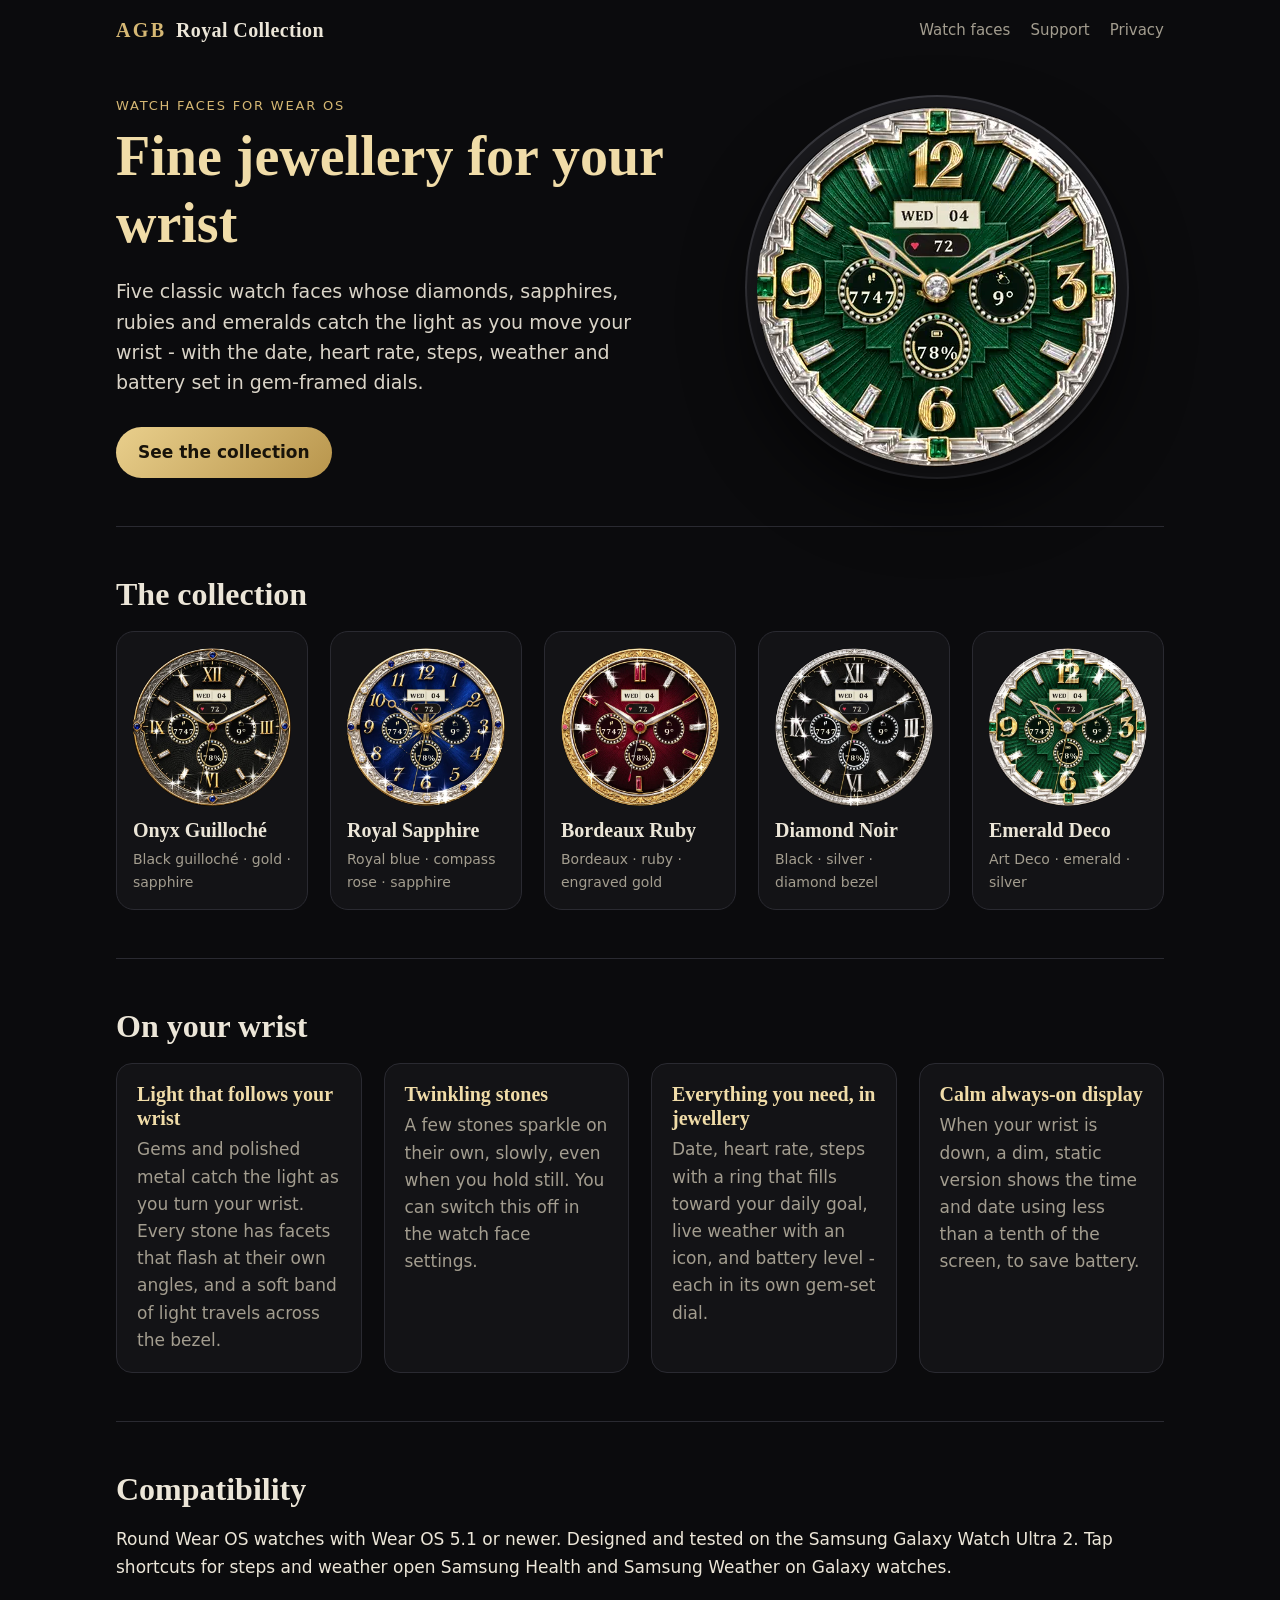
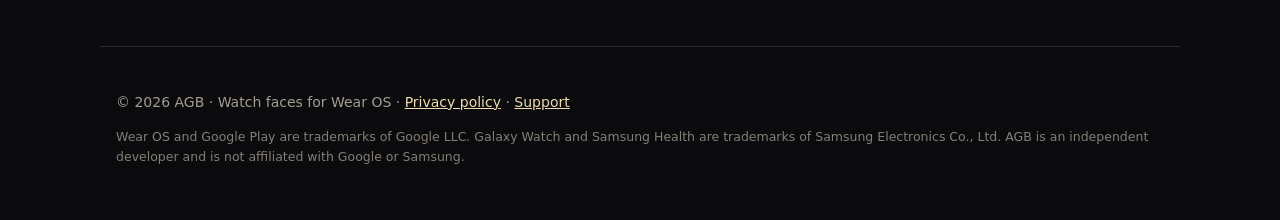
==== index.html @ fcba0d8c "AGB Royal Collection website" ====
<!doctype html>
<html lang="en">
<head>
<meta charset="utf-8">
<meta name="viewport" content="width=device-width, initial-scale=1">
<title>AGB Royal Collection - jewel watch faces for Wear OS</title>
<meta name="description" content="Luxury jewel watch faces for Wear OS by AGB.">
<meta property="og:title" content="AGB Royal Collection - jewel watch faces for Wear OS">
<meta property="og:description" content="Luxury jewel watch faces for Wear OS by AGB.">
<link rel="icon" type="image/png" href="assets/favicon.png">
<link rel="stylesheet" href="assets/style.css">
</head>
<body>
<header class="top">
  <a class="brand" href="index.html"><span class="mark">AGB</span> Royal Collection</a>
  <nav><a href="index.html#collection">Watch faces</a><a href="support.html">Support</a><a href="privacy.html">Privacy</a></nav>
</header>
<main>
<section class="hero">
  <div class="hero-text">
    <p class="eyebrow">Watch faces for Wear OS</p>
    <h1>Fine jewellery for your wrist</h1>
    <p class="lead">Five classic watch faces whose diamonds, sapphires, rubies and emeralds catch the light as you move your wrist - with the date, heart rate, steps, weather and battery set in gem-framed dials.</p>
    <a class="btn" href="#collection">See the collection</a>
  </div>
  <div class="hero-art"><img src="assets/emerald-shine.webp" alt="Emerald Deco watch face catching the light" width="360" height="360"></div>
</section>
<section id="collection">
  <h2>The collection</h2>
  <div class="grid">
    <a class="card" href="faces/onyx.html">
      <img src="assets/onyx.webp" alt="Onyx Guilloché watch face" width="512" height="512" loading="lazy">
      <h3>Onyx Guilloché</h3>
      <p>Black guilloché · gold · sapphire</p>
    </a>
    <a class="card" href="faces/sapphire.html">
      <img src="assets/sapphire.webp" alt="Royal Sapphire watch face" width="512" height="512" loading="lazy">
      <h3>Royal Sapphire</h3>
      <p>Royal blue · compass rose · sapphire</p>
    </a>
    <a class="card" href="faces/ruby.html">
      <img src="assets/ruby.webp" alt="Bordeaux Ruby watch face" width="512" height="512" loading="lazy">
      <h3>Bordeaux Ruby</h3>
      <p>Bordeaux · ruby · engraved gold</p>
    </a>
    <a class="card" href="faces/diamond.html">
      <img src="assets/diamond.webp" alt="Diamond Noir watch face" width="512" height="512" loading="lazy">
      <h3>Diamond Noir</h3>
      <p>Black · silver · diamond bezel</p>
    </a>
    <a class="card" href="faces/emerald.html">
      <img src="assets/emerald.webp" alt="Emerald Deco watch face" width="512" height="512" loading="lazy">
      <h3>Emerald Deco</h3>
      <p>Art Deco · emerald · silver</p>
    </a>
  </div>
</section>
<section class="features">
  <h2>On your wrist</h2>
  <div class="feats">
    <div class="feat"><h3>Light that follows your wrist</h3><p>Gems and polished metal catch the light as you turn your wrist. Every stone has facets that flash at their own angles, and a soft band of light travels across the bezel.</p></div>
    <div class="feat"><h3>Twinkling stones</h3><p>A few stones sparkle on their own, slowly, even when you hold still. You can switch this off in the watch face settings.</p></div>
    <div class="feat"><h3>Everything you need, in jewellery</h3><p>Date, heart rate, steps with a ring that fills toward your daily goal, live weather with an icon, and battery level - each in its own gem-set dial.</p></div>
    <div class="feat"><h3>Calm always-on display</h3><p>When your wrist is down, a dim, static version shows the time and date using less than a tenth of the screen, to save battery.</p></div>
  </div>
</section>
<section class="compat">
  <h2>Compatibility</h2>
  <p>Round Wear OS watches with Wear OS 5.1 or newer. Designed and tested on the Samsung Galaxy Watch Ultra 2. Tap shortcuts for steps and weather open Samsung Health and Samsung Weather on Galaxy watches.</p>
</section>
</main>
<footer>
  <p>© 2026 AGB · Watch faces for Wear OS · <a href="privacy.html">Privacy policy</a> · <a href="support.html">Support</a></p>
  <p class="fine">Wear OS and Google Play are trademarks of Google LLC. Galaxy Watch and Samsung Health are trademarks of Samsung Electronics Co., Ltd. AGB is an independent developer and is not affiliated with Google or Samsung.</p>
</footer>
</body>
</html>
---- assets/style.css ----
:root {
  --bg: #0b0b0d; --bg-2: #131316; --line: #2a2a31; --text: #ece6d8; --muted: #a39d8f;
  --gold: #d6b874; --gold-2: #f0dca8;
  --serif: Georgia, "Times New Roman", serif;
  --sans: system-ui, -apple-system, "Segoe UI", Roboto, sans-serif;
}
* { box-sizing: border-box; }
html { scroll-behavior: smooth; }
body { margin: 0; background: var(--bg); color: var(--text); font: 17px/1.6 var(--sans); }
a { color: var(--gold-2); }
img { max-width: 100%; height: auto; display: block; }
main { max-width: 1080px; margin: 0 auto; padding: 0 16px; }
.top { max-width: 1080px; margin: 0 auto; padding: 18px 16px; display: flex; align-items: center; justify-content: space-between; gap: 16px; flex-wrap: wrap; }
.brand { font: 600 20px/1 var(--serif); color: var(--text); text-decoration: none; letter-spacing: .02em; }
.brand .mark { color: var(--gold); letter-spacing: .12em; margin-right: 4px; }
nav { display: flex; gap: 20px; }
nav a { color: var(--muted); text-decoration: none; font-size: 15px; }
nav a:hover { color: var(--gold-2); }
h1, h2, h3 { font-family: var(--serif); font-weight: 600; line-height: 1.2; }
h1 { font-size: clamp(34px, 6vw, 56px); margin: 6px 0 16px; color: var(--gold-2); }
h2 { font-size: clamp(24px, 3.4vw, 32px); margin: 0 0 18px; }
h3 { font-size: 20px; margin: 12px 0 6px; }
section { padding: 48px 0; border-top: 1px solid var(--line); }
section:first-child { border-top: 0; }
.eyebrow { text-transform: uppercase; letter-spacing: .14em; font-size: 13px; color: var(--gold); margin: 0; }
.lead { font-size: 19px; color: var(--text); opacity: .92; max-width: 34em; }
.btn { display: inline-block; margin-top: 10px; padding: 12px 22px; border-radius: 999px; background: linear-gradient(135deg, #e9cf8c, #b8954c); color: #18130a; font-weight: 600; text-decoration: none; }
.btn.ghost { background: transparent; border: 1px solid var(--gold); color: var(--gold-2); }
.hero, .face-hero { display: grid; grid-template-columns: 1.1fr .9fr; gap: 40px; align-items: center; padding-top: 36px; }
.face-hero { grid-template-columns: .9fr 1.1fr; }
.hero-art img { width: min(360px, 100%); margin: 0 auto; border-radius: 50%; box-shadow: 0 30px 70px rgba(0,0,0,.7), 0 0 0 10px #1c1c20, 0 0 0 12px #3a3a40; }
.grid { display: grid; grid-template-columns: repeat(auto-fill, minmax(190px, 1fr)); gap: 22px; }
.card { background: var(--bg-2); border: 1px solid var(--line); border-radius: 18px; padding: 16px; text-decoration: none; color: var(--text); transition: transform .15s, border-color .15s; }
.card:hover { transform: translateY(-3px); border-color: var(--gold); }
.card img { border-radius: 50%; }
.card p { margin: 0; color: var(--muted); font-size: 14px; }
.feats { display: grid; grid-template-columns: repeat(auto-fit, minmax(230px, 1fr)); gap: 22px; }
.feat { background: var(--bg-2); border: 1px solid var(--line); border-radius: 16px; padding: 18px 20px; }
.feat h3 { color: var(--gold-2); margin-top: 0; }
.feat p { margin: 0; color: var(--muted); }
.ticks { padding-left: 20px; }
.ticks li { margin: 8px 0; }
.table-wrap { overflow-x: auto; }
table { width: 100%; border-collapse: collapse; min-width: 520px; }
th, td { text-align: left; padding: 12px 10px; border-bottom: 1px solid var(--line); vertical-align: top; }
thead th { color: var(--gold); font-weight: 600; font-size: 14px; text-transform: uppercase; letter-spacing: .08em; }
tbody th { color: var(--gold-2); font-family: var(--serif); white-space: nowrap; }
.split { display: grid; grid-template-columns: 1.2fr .8fr; gap: 40px; align-items: center; }
.aod { border-radius: 50%; width: min(300px, 100%); margin: 0 auto; }
.steps li { margin: 8px 0; }
.others { display: grid; grid-template-columns: repeat(auto-fill, minmax(150px, 1fr)); gap: 18px; }
.others a { text-decoration: none; color: var(--text); text-align: center; font-size: 15px; }
.others img { border-radius: 50%; margin-bottom: 8px; }
.doc { max-width: 760px; margin: 0 auto; padding: 36px 0 60px; }
.doc h2 { margin-top: 34px; font-size: 24px; }
.meta { color: var(--muted); margin-top: -8px; }
.callout { border: 1px solid var(--gold); background: #1b170d; border-radius: 12px; padding: 14px 18px; }
details { border: 1px solid var(--line); border-radius: 12px; padding: 12px 16px; margin: 10px 0; background: var(--bg-2); }
summary { cursor: pointer; font-weight: 600; }
details p { margin: 10px 0 2px; color: var(--muted); }
.todo { background: #5a1a1a; color: #ffd0d0; padding: 1px 6px; border-radius: 4px; }
footer { max-width: 1080px; margin: 0 auto; padding: 30px 16px 40px; border-top: 1px solid var(--line); color: var(--muted); font-size: 14px; }
footer .fine { font-size: 12.5px; opacity: .8; }
@media (max-width: 760px) {
  .hero, .face-hero, .split { grid-template-columns: 1fr; gap: 24px; }
  .face-hero .hero-art { order: -1; }
  section { padding: 36px 0; }
  nav { gap: 14px; }
}
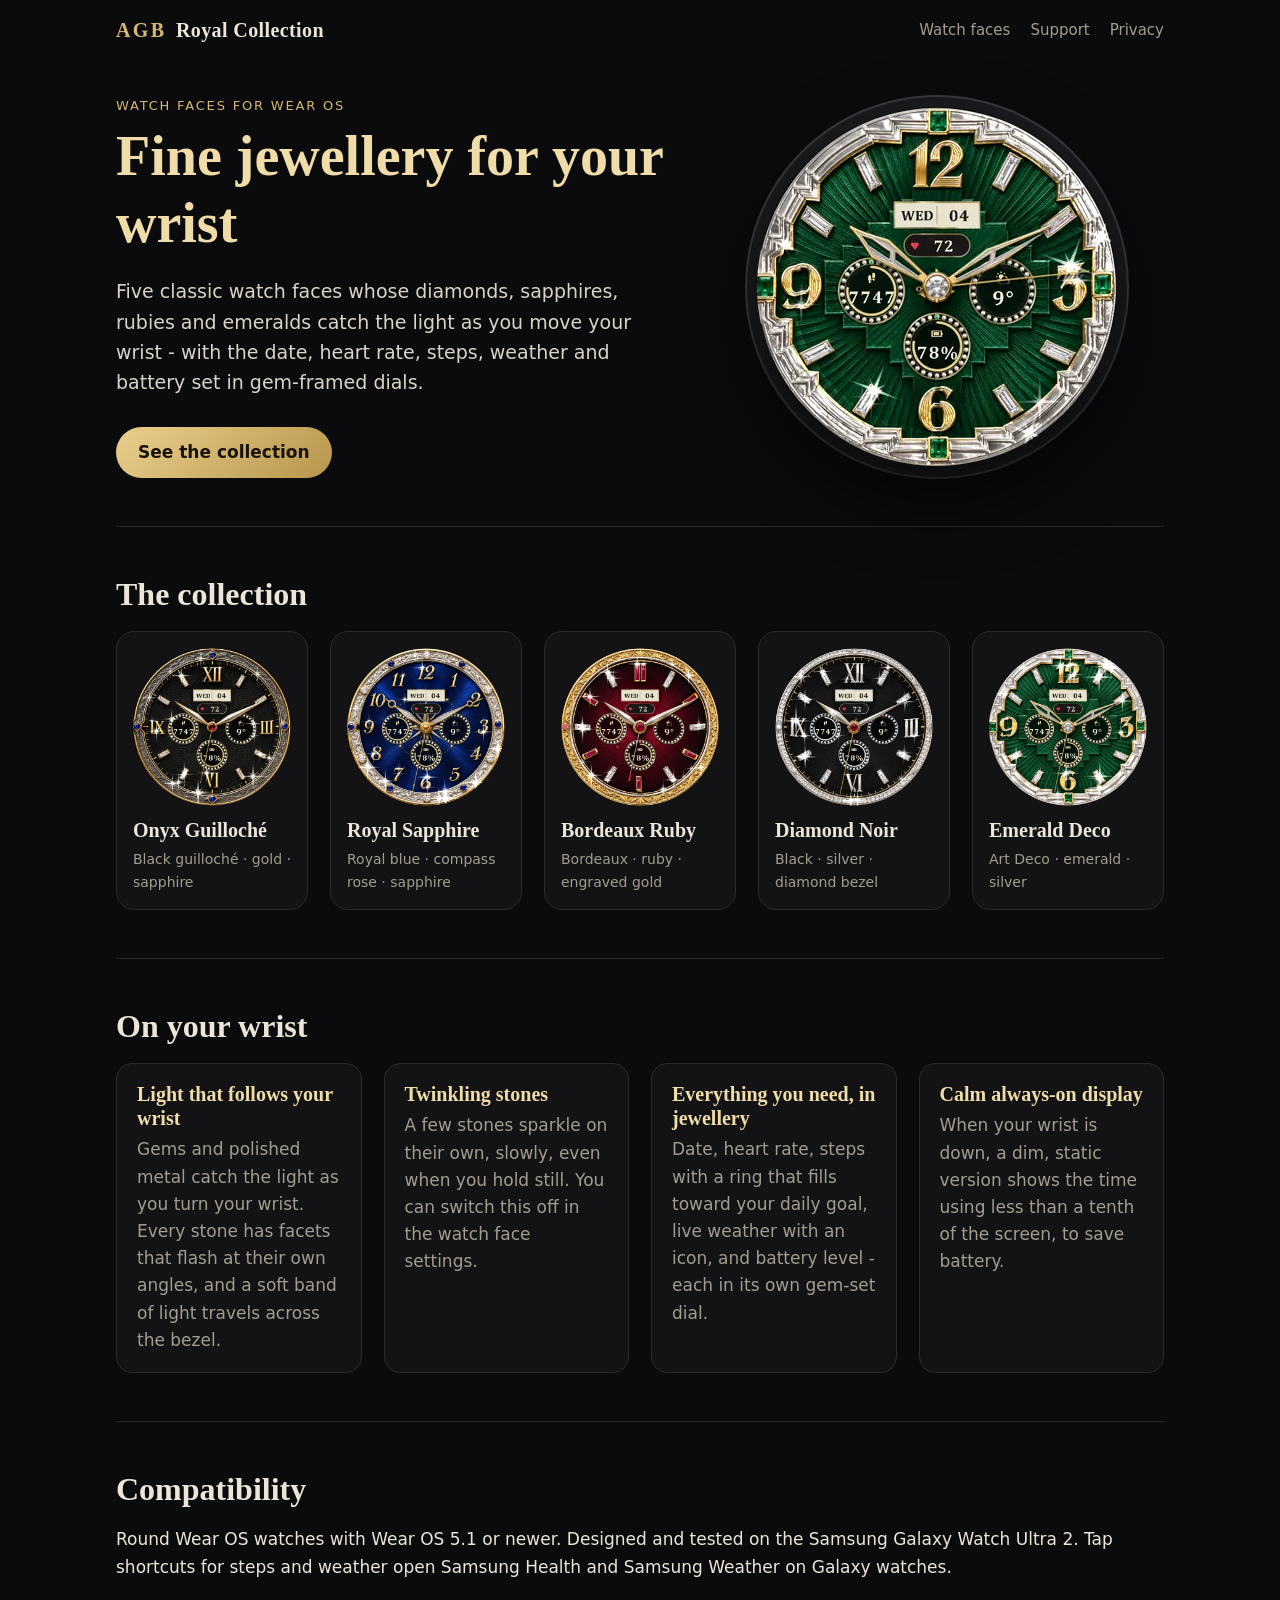
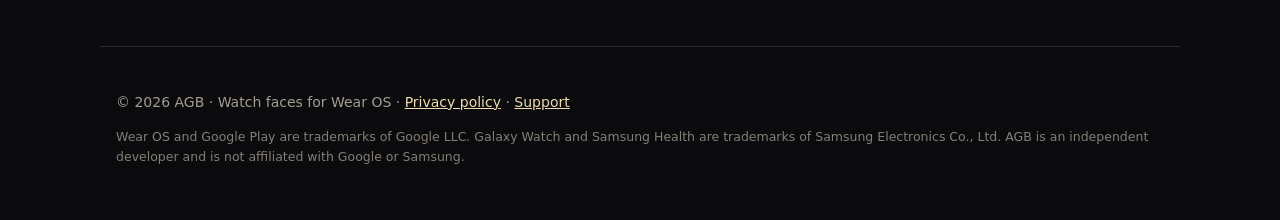
==== commit 44bbebe7: "Correct always-on display description" ====
--- a/index.html
+++ b/index.html
@@ -61,7 +61,7 @@
     <div class="feat"><h3>Light that follows your wrist</h3><p>Gems and polished metal catch the light as you turn your wrist. Every stone has facets that flash at their own angles, and a soft band of light travels across the bezel.</p></div>
     <div class="feat"><h3>Twinkling stones</h3><p>A few stones sparkle on their own, slowly, even when you hold still. You can switch this off in the watch face settings.</p></div>
     <div class="feat"><h3>Everything you need, in jewellery</h3><p>Date, heart rate, steps with a ring that fills toward your daily goal, live weather with an icon, and battery level - each in its own gem-set dial.</p></div>
-    <div class="feat"><h3>Calm always-on display</h3><p>When your wrist is down, a dim, static version shows the time and date using less than a tenth of the screen, to save battery.</p></div>
+    <div class="feat"><h3>Calm always-on display</h3><p>When your wrist is down, a dim, static version shows the time using less than a tenth of the screen, to save battery.</p></div>
   </div>
 </section>
 <section class="compat">
